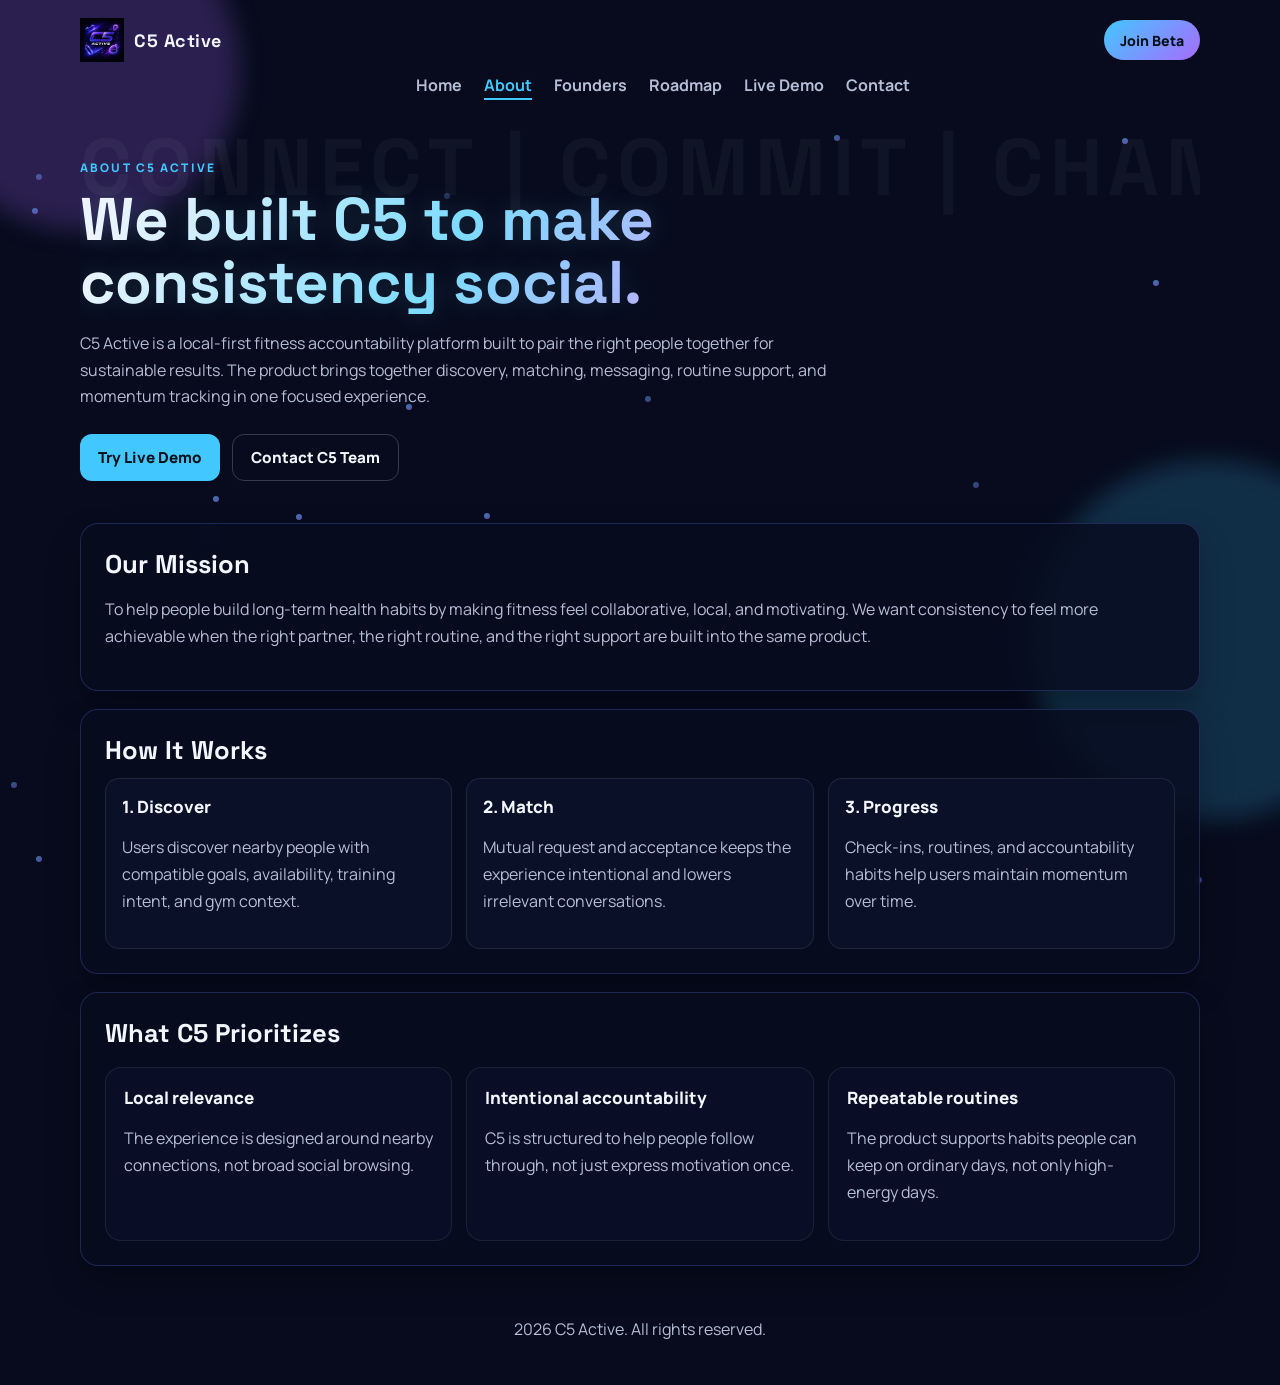
==== about.html @ ab183baa "finalized mode for the website" ====
<!DOCTYPE html>
<html lang="en">
  <head>
    <meta charset="UTF-8" />
    <meta name="viewport" content="width=device-width, initial-scale=1.0" />
    <title>C5 Active | About The Platform</title>
    <link rel="icon" type="image/png" href="./images/c5_logo.png" />
    <meta
      name="description"
      content="Learn how C5 Active helps people build fitness consistency through local matching, accountability, and progress support."
    />
    <meta property="og:title" content="C5 Active | About The Platform" />
    <meta
      property="og:description"
      content="A local-first social fitness platform designed to help people stay consistent through accountability."
    />
    <meta property="og:type" content="website" />
    <meta property="og:url" content="https://c5active.com/about.html" />
    <meta property="og:image" content="https://c5active.com/images/c5_logo.png" />
    <link rel="preconnect" href="https://fonts.googleapis.com" />
    <link rel="preconnect" href="https://fonts.gstatic.com" crossorigin />
    <link
      href="https://fonts.googleapis.com/css2?family=Manrope:wght@400;500;700;800&family=Space+Grotesk:wght@500;700&display=swap"
      rel="stylesheet"
    />
    <link rel="stylesheet" href="./style.css" />
  </head>
  <body data-page="about">
    <div class="bg-orb orb-1"></div>
    <div class="bg-orb orb-2"></div>
    <div class="particles" id="particles"></div>

    <header class="site-header">
      <div class="site-header-top">
        <div class="logo-wrap">
          <img src="images/c5_logo.png" alt="C5 Active logo" class="logo" />
          <span class="logo-text">C5 Active</span>
        </div>
        <a class="header-beta-btn" href="./index.html#launch-alerts">Join Beta</a>
      </div>
      <nav class="site-nav">
        <a data-page="home" href="./index.html">Home</a>
        <a data-page="about" href="./about.html">About</a>
        <a data-page="founders" href="./founders.html">Founders</a>
        <a data-page="roadmap" href="./roadmap.html">Roadmap</a>
        <a data-page="demo" href="./demo.html">Live Demo</a>
        <a data-page="contact" href="./contact.html">Contact</a>
      </nav>
    </header>

    <main>
      <section class="hero reveal">
        <p class="eyebrow">About C5 Active</p>
        <h1>We built C5 to make consistency social.</h1>
        <p class="hero-copy">
          C5 Active is a local-first fitness accountability platform built to pair the right people together for
          sustainable results. The product brings together discovery, matching, messaging, routine support, and
          momentum tracking in one focused experience.
        </p>
        <div class="hero-actions">
          <a class="btn btn-primary" href="./demo.html">Try Live Demo</a>
          <a class="btn btn-ghost" href="./contact.html">Contact C5 Team</a>
        </div>
      </section>

      <section class="panel reveal">
        <h2>Our Mission</h2>
        <p>
          To help people build long-term health habits by making fitness feel collaborative, local, and motivating. We
          want consistency to feel more achievable when the right partner, the right routine, and the right support are
          built into the same product.
        </p>
      </section>

      <section class="panel reveal">
        <h2>How It Works</h2>
        <div class="feature-grid">
          <article class="card">
            <h3>1. Discover</h3>
            <p>Users discover nearby people with compatible goals, availability, training intent, and gym context.</p>
          </article>
          <article class="card">
            <h3>2. Match</h3>
            <p>Mutual request and acceptance keeps the experience intentional and lowers irrelevant conversations.</p>
          </article>
          <article class="card">
            <h3>3. Progress</h3>
            <p>Check-ins, routines, and accountability habits help users maintain momentum over time.</p>
          </article>
        </div>
      </section>

      <section class="panel reveal">
        <h2>What C5 Prioritizes</h2>
        <div class="mini-grid">
          <article class="mini-card">
            <h3>Local relevance</h3>
            <p>The experience is designed around nearby connections, not broad social browsing.</p>
          </article>
          <article class="mini-card">
            <h3>Intentional accountability</h3>
            <p>C5 is structured to help people follow through, not just express motivation once.</p>
          </article>
          <article class="mini-card">
            <h3>Repeatable routines</h3>
            <p>The product supports habits people can keep on ordinary days, not only high-energy days.</p>
          </article>
        </div>
      </section>
    </main>

    <footer class="site-footer">
      <p><span id="year"></span> C5 Active. All rights reserved.</p>
    </footer>

    <script src="./main.js"></script>
  </body>
</html>
---- style.css ----
:root {
  --bg: #070b1d;
  --panel: rgba(8, 13, 31, 0.84);
  --panel-border: rgba(104, 122, 255, 0.24);
  --panel-soft: rgba(12, 19, 45, 0.92);
  --text: #f3f6ff;
  --muted: #b5bed6;
  --primary: #42c7ff;
  --secondary: #a86bff;
  --accent: #7cffb2;
}

* {
  box-sizing: border-box;
}

html,
body {
  margin: 0;
  padding: 0;
  background: var(--bg);
  color: var(--text);
  font-family: 'Manrope', system-ui, sans-serif;
}

body {
  min-height: 100vh;
  position: relative;
  overflow-x: hidden;
  animation: pageEnter 0.95s cubic-bezier(0.2, 0.8, 0.2, 1);
}

.bg-orb {
  position: fixed;
  border-radius: 999px;
  filter: blur(12px);
  pointer-events: none;
  z-index: 0;
}

.orb-1 {
  width: 320px;
  height: 320px;
  background: rgba(168, 107, 255, 0.22);
  top: -90px;
  left: -80px;
  animation: floatOrbA 16s ease-in-out infinite;
}

.orb-2 {
  width: 360px;
  height: 360px;
  background: rgba(66, 199, 255, 0.19);
  right: -110px;
  bottom: 80px;
  animation: floatOrbB 18s ease-in-out infinite;
}

.particles {
  position: fixed;
  inset: 0;
  pointer-events: none;
  z-index: 0;
}

.particle {
  position: absolute;
  width: 6px;
  height: 6px;
  border-radius: 999px;
  background: linear-gradient(135deg, var(--primary), var(--secondary));
  filter: blur(0.1px);
  animation-name: driftUp;
  animation-timing-function: linear;
  animation-iteration-count: infinite;
}

.site-header,
main,
.site-footer {
  position: relative;
  z-index: 1;
  width: min(1120px, 92%);
  margin: 0 auto;
}

.site-header {
  display: grid;
  grid-template-columns: max-content 1fr max-content;
  align-items: center;
  gap: 12px;
  padding: 18px 0 22px;
}

.site-header-top {
  display: contents;
}

.logo-wrap {
  display: flex;
  align-items: center;
  gap: 10px;
  grid-column: 1;
  justify-self: start;
}

.logo {
  width: 44px;
  height: 44px;
  object-fit: contain;
}

.logo-text {
  font-family: 'Space Grotesk', sans-serif;
  font-size: 1.12rem;
  font-weight: 700;
  letter-spacing: 0.03em;
}

.header-beta-btn {
  display: inline-flex;
  align-items: center;
  justify-content: center;
  min-height: 40px;
  padding: 0 16px;
  border-radius: 999px;
  background: linear-gradient(135deg, var(--primary), var(--secondary));
  color: #03111c;
  text-decoration: none;
  font-size: 0.88rem;
  font-weight: 800;
  white-space: nowrap;
  grid-column: 3;
  justify-self: end;
}

.site-nav {
  display: flex;
  justify-content: center;
  align-items: center;
  gap: 22px;
  flex-wrap: nowrap;
  min-width: 0;
  grid-column: 2;
  justify-self: center;
  width: max-content;
}

.site-nav a {
  color: var(--muted);
  text-decoration: none;
  font-size: 1rem;
  font-weight: 700;
  padding-bottom: 2px;
  border-bottom: 2px solid transparent;
}

.site-nav a:hover {
  color: var(--text);
}

.site-nav a.is-active {
  color: var(--primary);
  border-bottom-color: var(--primary);
}

.hero {
  padding: 36px 0 24px;
  position: relative;
  overflow: hidden;
}

.hero::before {
  content: 'CONNECT | COMMIT | CHANGE';
  position: absolute;
  inset: 0 auto auto 0;
  transform: translateY(-6px);
  font-size: clamp(1.8rem, 7vw, 5rem);
  font-family: 'Space Grotesk', sans-serif;
  font-weight: 700;
  letter-spacing: 0.08em;
  color: rgba(243, 246, 255, 0.045);
  white-space: nowrap;
  pointer-events: none;
  animation: marqueePulse 14s linear infinite;
}

.hero > * {
  position: relative;
  z-index: 1;
}

.eyebrow {
  margin: 0 0 10px;
  text-transform: uppercase;
  letter-spacing: 0.18em;
  font-size: 0.74rem;
  color: var(--primary);
  font-weight: 800;
}

.hero h1 {
  margin: 0;
  font-family: 'Space Grotesk', sans-serif;
  font-size: clamp(2rem, 4.7vw, 3.8rem);
  line-height: 1.05;
  max-width: 900px;
  background: linear-gradient(120deg, #f3f6ff 5%, #7ddcff 42%, #c5a8ff 72%, #f3f6ff 100%);
  -webkit-background-clip: text;
  background-clip: text;
  color: transparent;
  text-shadow: 0 0 26px rgba(125, 220, 255, 0.18);
  animation: headlineGlow 6.5s ease-in-out infinite;
}

.hero-copy {
  margin-top: 16px;
  color: var(--muted);
  max-width: 760px;
  line-height: 1.65;
}

.section-lead {
  margin: 0 0 14px;
  max-width: 760px;
  color: var(--muted);
  line-height: 1.75;
}

.hero-actions {
  margin-top: 24px;
  display: flex;
  gap: 12px;
  flex-wrap: wrap;
}

.btn {
  display: inline-flex;
  align-items: center;
  justify-content: center;
  padding: 12px 18px;
  border-radius: 12px;
  text-decoration: none;
  font-weight: 800;
  font-size: 0.95rem;
  transition: transform 0.18s ease, opacity 0.18s ease;
}

.btn:hover {
  transform: translateY(-1px);
  opacity: 0.94;
}

.btn-primary {
  background: var(--primary);
  color: #03111c;
}

.btn-ghost {
  border: 1px solid rgba(243, 246, 255, 0.2);
  color: var(--text);
}

.metric-grid,
.mini-grid,
.audience-grid {
  display: grid;
  gap: 14px;
  margin-top: 18px;
}

.metric-grid {
  grid-template-columns: repeat(3, minmax(0, 1fr));
}

.mini-grid {
  grid-template-columns: repeat(3, minmax(0, 1fr));
}

.audience-grid {
  grid-template-columns: repeat(3, minmax(0, 1fr));
}

.metric-card,
.mini-card,
.audience-card {
  border: 1px solid rgba(255, 255, 255, 0.08);
  border-radius: 16px;
  background: rgba(10, 17, 42, 0.82);
  padding: 18px;
}

.metric-value {
  display: block;
  color: var(--text);
  font-family: 'Space Grotesk', sans-serif;
  font-size: 1.7rem;
  font-weight: 700;
}

.metric-label {
  display: block;
  margin-top: 8px;
  color: var(--muted);
  font-size: 0.94rem;
  line-height: 1.5;
}

.mini-card h3,
.audience-card h3 {
  margin-bottom: 10px;
}

.pill-row {
  display: flex;
  flex-wrap: wrap;
  gap: 10px;
  margin-top: 16px;
}

.info-pill {
  display: inline-flex;
  align-items: center;
  border-radius: 999px;
  padding: 10px 14px;
  background: rgba(66, 199, 255, 0.1);
  border: 1px solid rgba(66, 199, 255, 0.16);
  color: var(--text);
  font-size: 0.88rem;
  font-weight: 700;
}

.panel-accent {
  background:
    radial-gradient(circle at top right, rgba(66, 199, 255, 0.12), transparent 28%),
    radial-gradient(circle at bottom left, rgba(168, 107, 255, 0.12), transparent 24%),
    var(--panel);
}

.cta-panel {
  display: flex;
  justify-content: space-between;
  align-items: center;
  gap: 20px;
}

.cta-copy {
  max-width: 720px;
}

.cta-copy p {
  margin: 10px 0 0;
}

.founder-role {
  display: inline-flex;
  align-items: center;
  border-radius: 999px;
  padding: 8px 12px;
  margin-bottom: 12px;
  background: rgba(124, 255, 178, 0.1);
  border: 1px solid rgba(124, 255, 178, 0.14);
  color: var(--accent);
  font-size: 0.8rem;
  font-weight: 800;
  text-transform: uppercase;
  letter-spacing: 0.08em;
}

.timeline-list {
  display: grid;
  gap: 14px;
  margin-top: 10px;
}

.timeline-item {
  border-left: 2px solid rgba(66, 199, 255, 0.26);
  padding-left: 16px;
}

.timeline-item strong {
  display: block;
  color: var(--text);
  font-size: 1rem;
  margin-bottom: 6px;
}

.panel {
  margin-top: 18px;
  border: 1px solid var(--panel-border);
  background: var(--panel);
  border-radius: 18px;
  padding: 24px;
  box-shadow: 0 16px 32px rgba(0, 0, 0, 0.26);
  backdrop-filter: blur(8px);
}

h2 {
  margin: 0 0 12px;
  font-family: 'Space Grotesk', sans-serif;
  font-size: 1.6rem;
}

h3 {
  margin: 0 0 8px;
  font-size: 1.06rem;
  font-weight: 800;
}

p,
li {
  color: var(--muted);
  line-height: 1.7;
}

ul {
  margin: 10px 0 0;
  padding-left: 18px;
}

.feature-grid,
.founder-grid,
.roadmap-grid {
  margin-top: 10px;
  display: grid;
  grid-template-columns: repeat(3, minmax(0, 1fr));
  gap: 14px;
}

.founder-grid {
  grid-template-columns: repeat(2, minmax(0, 1fr));
}

.card {
  border: 1px solid rgba(255, 255, 255, 0.09);
  border-radius: 14px;
  background: rgba(10, 17, 42, 0.9);
  padding: 16px;
  transition: transform 0.28s ease, box-shadow 0.28s ease, border-color 0.28s ease;
}

.card:hover {
  border-color: rgba(66, 199, 255, 0.35);
  box-shadow: 0 14px 26px rgba(0, 0, 0, 0.28);
}

.feature-icon {
  width: 48px;
  height: 48px;
  object-fit: contain;
  margin-bottom: 10px;
}

.site-footer {
  padding: 34px 0 26px;
  display: flex;
  justify-content: center;
  align-items: center;
  gap: 14px;
  flex-wrap: wrap;
}

.site-footer a {
  color: var(--muted);
  text-decoration: none;
  font-weight: 700;
}

.reveal {
  opacity: 0;
  transform: translateY(26px) scale(0.985);
  transition: opacity 0.75s ease, transform 0.75s cubic-bezier(0.2, 0.8, 0.2, 1);
}

.reveal.is-visible {
  opacity: 1;
  transform: translateY(0) scale(1);
}

.contact-form {
  display: grid;
  gap: 12px;
  margin-top: 12px;
}

.contact-input,
.contact-textarea {
  background: rgba(5, 10, 25, 0.9);
  border: 1px solid rgba(255, 255, 255, 0.16);
  border-radius: 10px;
  color: var(--text);
  padding: 12px;
  font-size: 0.92rem;
}

.contact-textarea {
  min-height: 140px;
  resize: vertical;
}

.contact-input::placeholder,
.contact-textarea::placeholder {
  color: #8da0c8;
}

.contact-submit {
  border: 0;
  border-radius: 10px;
  background: linear-gradient(135deg, var(--primary), var(--secondary));
  color: #03111c;
  padding: 12px 16px;
  font-weight: 800;
  cursor: pointer;
  justify-self: start;
}

.honey-field {
  position: absolute;
  left: -10000px;
  width: 1px;
  height: 1px;
  opacity: 0;
  pointer-events: none;
}

.form-feedback {
  margin-top: 10px;
  font-size: 0.86rem;
}

.form-feedback.is-success {
  color: #7cffb2;
}

.form-feedback.is-error {
  color: #ff8fa4;
}

@keyframes floatOrbA {
  0%,
  100% {
    transform: translateY(0) translateX(0);
  }
  50% {
    transform: translateY(24px) translateX(18px);
  }
}

@keyframes floatOrbB {
  0%,
  100% {
    transform: translateY(0) translateX(0);
  }
  50% {
    transform: translateY(-18px) translateX(-20px);
  }
}

@keyframes driftUp {
  0% {
    transform: translateY(0) scale(0.95);
  }
  50% {
    transform: translateY(-30px) scale(1.08);
  }
  100% {
    transform: translateY(-60px) scale(0.95);
  }
}

@keyframes pageEnter {
  from {
    opacity: 0.2;
    transform: translateY(22px) scale(0.99);
  }
  to {
    opacity: 1;
    transform: translateY(0);
  }
}

@keyframes headlineGlow {
  0%,
  100% {
    text-shadow: 0 0 18px rgba(125, 220, 255, 0.18);
  }
  50% {
    text-shadow: 0 0 30px rgba(197, 168, 255, 0.35);
  }
}

@keyframes marqueePulse {
  0% {
    transform: translateX(0);
  }
  50% {
    transform: translateX(-8%);
  }
  100% {
    transform: translateX(0);
  }
}

@media (max-width: 920px) {
  .metric-grid,
  .mini-grid,
  .audience-grid,
  .feature-grid,
  .roadmap-grid {
    grid-template-columns: repeat(2, minmax(0, 1fr));
  }

  .cta-panel {
    flex-direction: column;
    align-items: flex-start;
  }
}

@media (max-width: 700px) {
  .site-header {
    grid-template-columns: 1fr;
    gap: 10px;
    padding-bottom: 18px;
  }

  .site-header-top {
    display: flex;
    width: 100%;
    justify-content: space-between;
    align-items: center;
    gap: 10px;
  }

  .logo-wrap {
    min-width: 0;
    grid-column: auto;
    justify-self: auto;
  }

  .logo {
    width: 38px;
    height: 38px;
  }

  .logo-text {
    font-size: 0.98rem;
  }

  .header-beta-btn {
    min-height: 36px;
    padding: 0 12px;
    font-size: 0.8rem;
    grid-column: auto;
    justify-self: auto;
  }

  .site-nav {
    width: 100%;
    grid-column: auto;
    justify-self: center;
    justify-content: center;
    align-items: center;
    flex-wrap: nowrap;
    gap: 8px;
    white-space: nowrap;
    overflow: hidden;
  }

  .site-nav a {
    flex: 0 0 auto;
    font-size: 0.78rem;
    letter-spacing: -0.01em;
  }

  .founder-grid,
  .metric-grid,
  .mini-grid,
  .audience-grid,
  .feature-grid,
  .roadmap-grid {
    grid-template-columns: 1fr;
  }

  .metric-card,
  .mini-card,
  .audience-card {
    padding: 16px;
  }
}

@media (max-width: 420px) {
  .site-header-top {
    gap: 8px;
  }

  .logo-wrap {
    gap: 8px;
  }

  .logo {
    width: 34px;
    height: 34px;
  }

  .logo-text {
    font-size: 0.92rem;
  }

  .header-beta-btn {
    padding: 0 10px;
    font-size: 0.76rem;
  }

  .site-nav {
    gap: 6px;
  }

  .site-nav a {
    font-size: 0.72rem;
  }
}
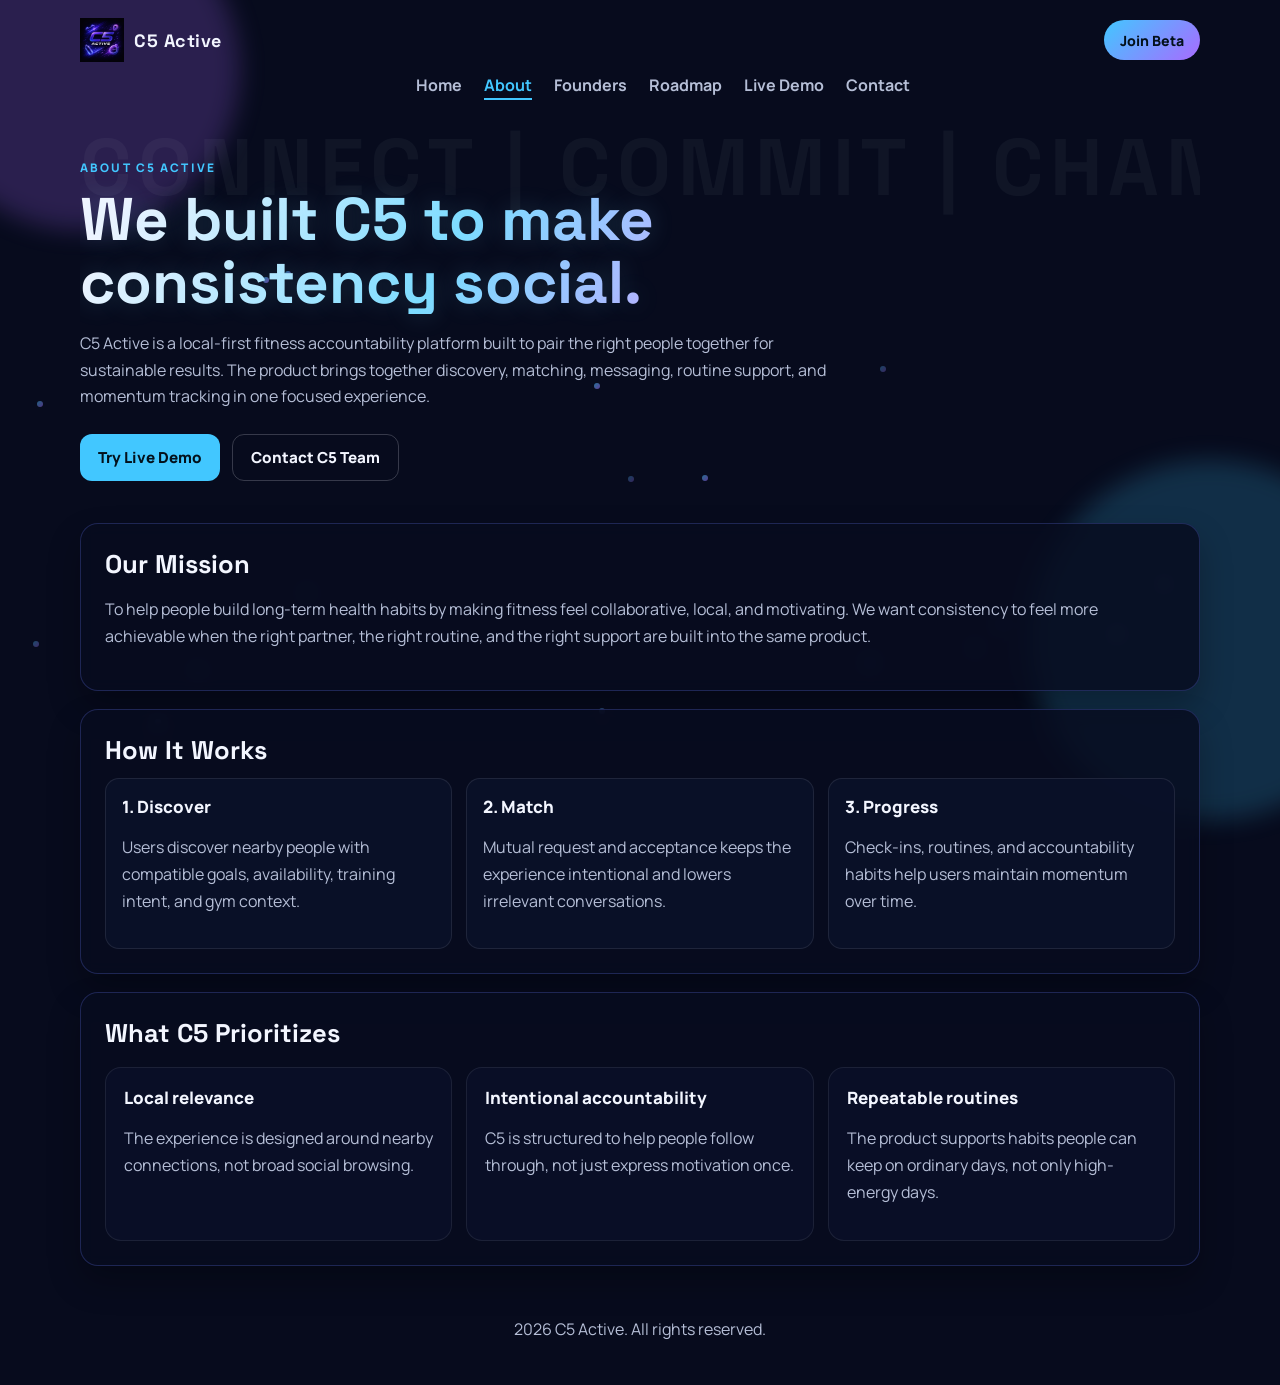
==== commit 1c87168f: "search engines to work harder" ====
--- a/about.html
+++ b/about.html
@@ -17,6 +17,7 @@
     <meta property="og:type" content="website" />
     <meta property="og:url" content="https://c5active.com/about.html" />
     <meta property="og:image" content="https://c5active.com/images/c5_logo.png" />
+    <link rel="canonical" href="https://c5active.com/about.html" />
     <link rel="preconnect" href="https://fonts.googleapis.com" />
     <link rel="preconnect" href="https://fonts.gstatic.com" crossorigin />
     <link
